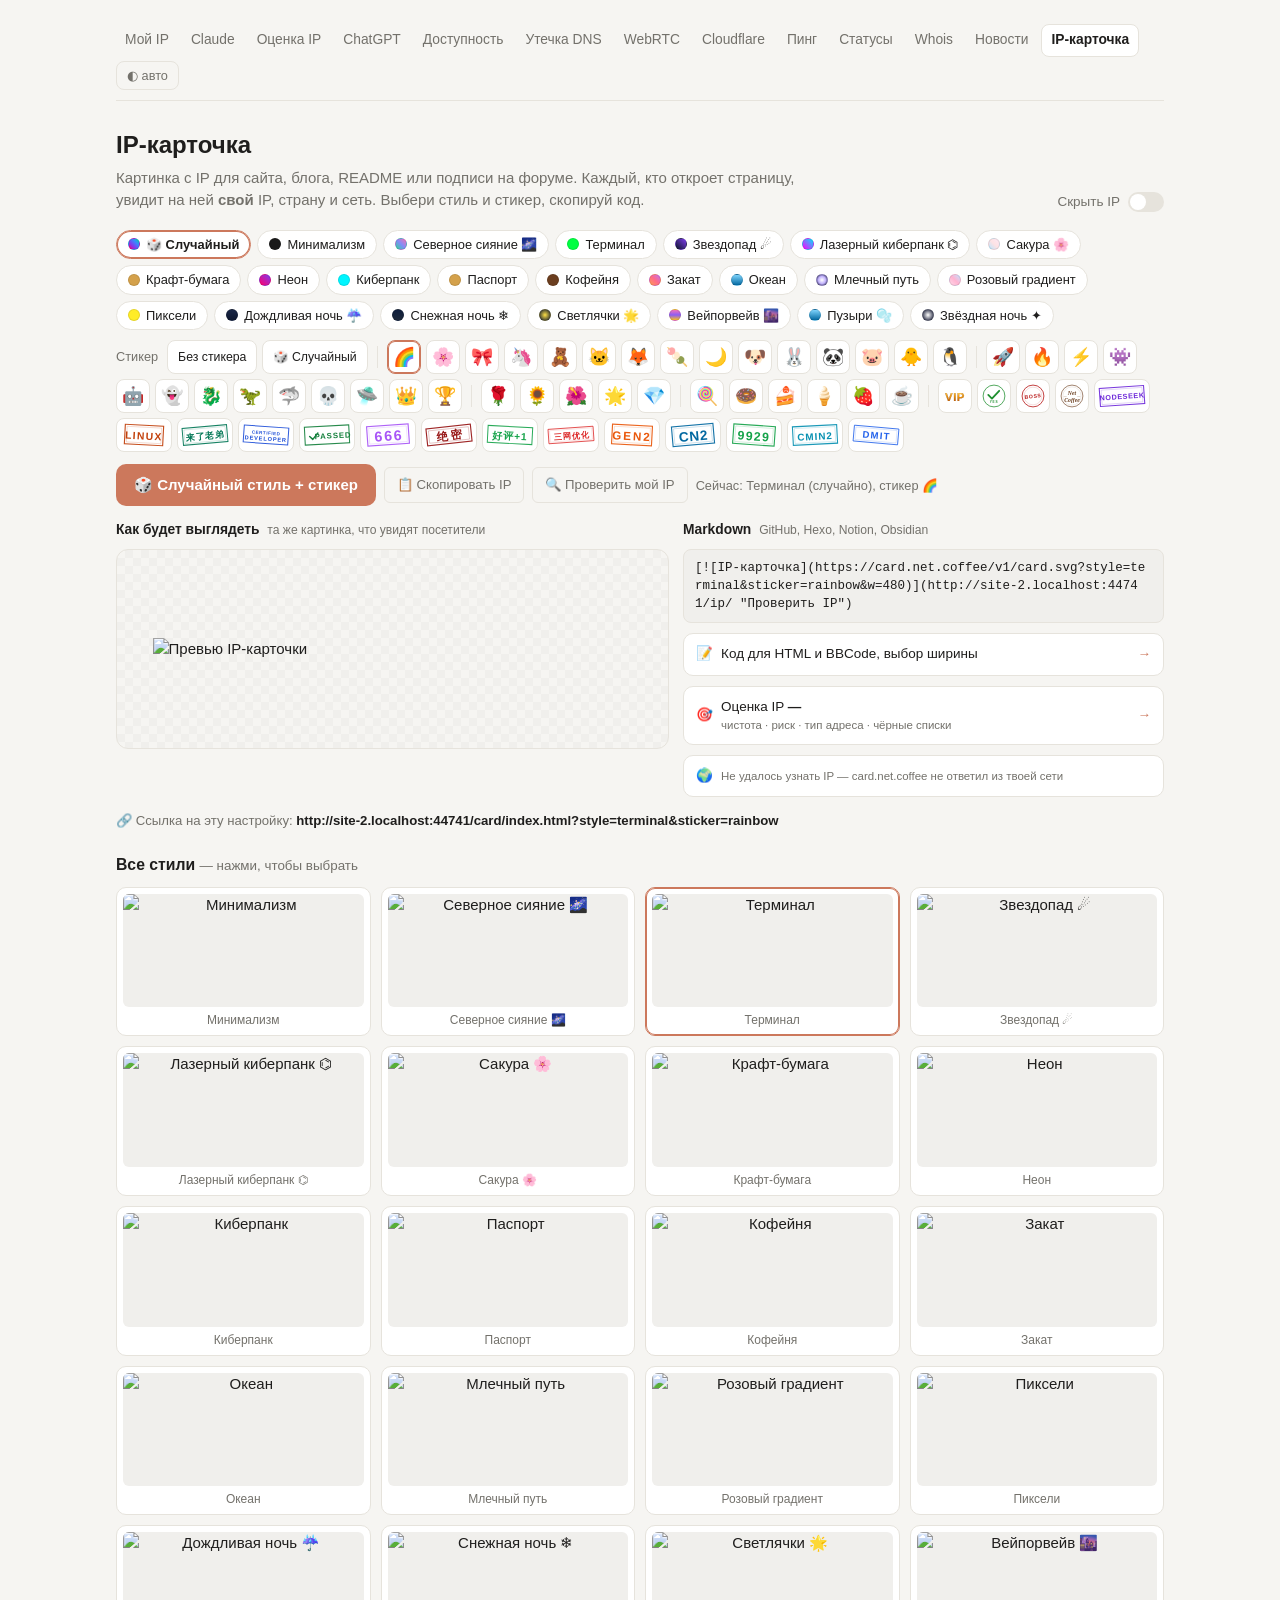
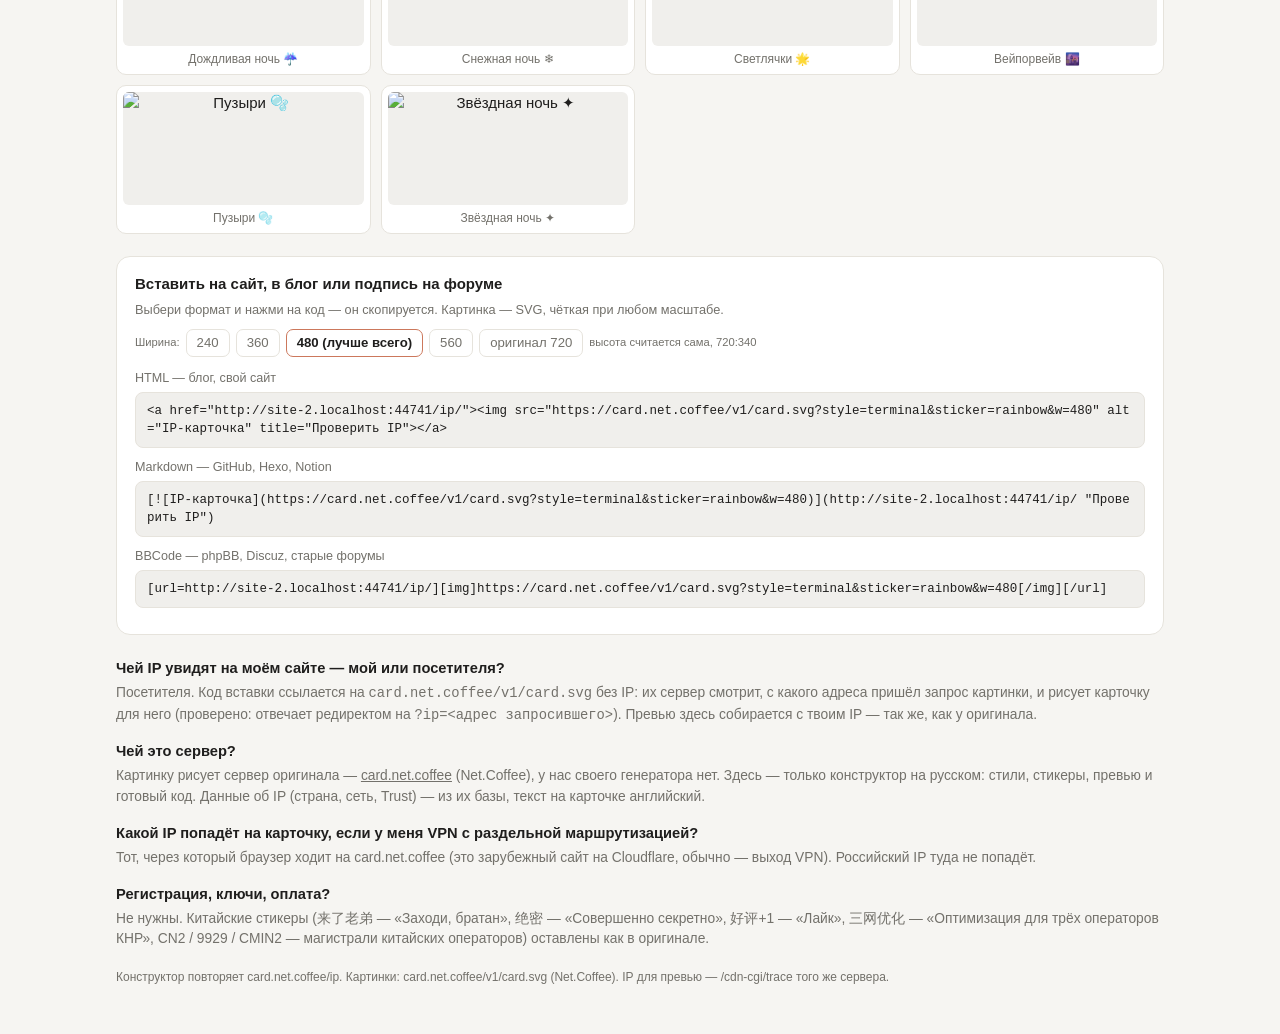
==== card/index.html @ 48718228 "Русская копия ip.net.coffee: все вкладки Co-Authored-By: Claude Opus 5.5 <noreply@anthropic.com>" ====
<!DOCTYPE html>
<html lang="ru">
<head>
<meta charset="UTF-8">
<meta name="viewport" content="width=device-width, initial-scale=1.0">
<meta name="robots" content="noindex, nofollow">
<meta name="theme-color" content="#cc785c">
<title>IP-карточка</title>
<link rel="icon" href="data:image/svg+xml,%3Csvg xmlns='http://www.w3.org/2000/svg' viewBox='0 0 32 32'%3E%3Crect width='32' height='32' rx='8' fill='%23cc785c'/%3E%3Ctext x='16' y='22' font-size='16' text-anchor='middle' fill='white' font-family='Arial' font-weight='700'%3EIP%3C/text%3E%3C/svg%3E">
<link rel="stylesheet" href="../common/site.css">
<script src="../common/site.js"></script>
<style>
.chips{display:flex;flex-wrap:wrap;gap:6px;margin:6px 0 10px}
.chip{display:inline-flex;align-items:center;gap:6px;border:1px solid var(--border);background:var(--card);color:var(--text);border-radius:999px;padding:4px 11px;font:inherit;font-size:.86em;cursor:pointer}
.chip:hover{border-color:var(--accent)}
.chip.active{border-color:var(--accent);box-shadow:0 0 0 1px var(--accent) inset;font-weight:600}
.chip .sdot{width:12px;height:12px;border-radius:50%;flex:0 0 12px;border:1px solid rgba(0,0,0,.1)}
.stickers{display:flex;flex-wrap:wrap;align-items:center;gap:5px;margin-bottom:12px}
.st-label{color:var(--muted);font-size:.85em;margin-right:4px}
.st-sep{width:1px;height:22px;background:var(--border);margin:0 4px}
.st-chip{width:34px;height:34px;display:inline-flex;align-items:center;justify-content:center;border:1px solid var(--border);background:var(--card);border-radius:8px;font-size:18px;cursor:pointer;padding:3px;color:var(--text)}
.st-chip svg{width:100%;height:100%}
.st-chip.rect{width:56px}
.st-chip.word{width:auto;padding:0 10px;font:inherit;font-size:.82em}
.st-chip:hover{border-color:var(--accent)}
.st-chip.active{border-color:var(--accent);box-shadow:0 0 0 1px var(--accent) inset}
.actions{display:flex;flex-wrap:wrap;gap:8px;align-items:center;margin-bottom:14px}
.actions .btn{font-size:.88em;padding:7px 12px;text-decoration:none;display:inline-flex;align-items:center}
.status{color:var(--muted);font-size:.85em}
.stage{display:grid;grid-template-columns:minmax(0,1.15fr) minmax(0,1fr);gap:14px;margin-bottom:22px}
.stage-label{font-weight:600;font-size:.92em;margin-bottom:8px}
.stage-sub{color:var(--muted);font-weight:400;font-size:.88em;margin-left:4px}
.preview-wrap{position:relative;background:repeating-conic-gradient(var(--neutral-bg) 0 25%,transparent 0 50%) 0 0/16px 16px;border:1px solid var(--border);border-radius:12px;padding:14px;display:flex;align-items:center;justify-content:center;min-height:200px}
.preview-wrap img{width:100%;max-width:480px;height:auto;display:block}
.preview-wrap.loading img{opacity:.35}
.preview-wrap.loading:after{content:"Загрузка…";position:absolute;color:var(--muted);font-size:.9em}
.code{display:block;background:var(--neutral-bg);border:1px solid var(--border);border-radius:8px;padding:9px 11px;font:12.5px/1.45 ui-monospace,SFMono-Regular,Menlo,monospace;word-break:break-all;cursor:pointer;color:var(--text)}
.code:hover{border-color:var(--accent)}
.code.copied{border-color:var(--safe);background:var(--safe-bg)}
.side-link{display:flex;align-items:center;gap:8px;margin-top:10px;border:1px solid var(--border);background:var(--card);border-radius:10px;padding:10px 12px;text-decoration:none;color:inherit;font-size:.9em}
.side-link:hover{border-color:var(--accent)}
.side-link .arr{margin-left:auto;color:var(--accent)}
.side-link .sub{display:block;color:var(--muted);font-size:.85em}
.share{grid-column:1/-1;font-size:.88em;color:var(--muted);cursor:pointer;word-break:break-all}
.share b{color:var(--text);font-weight:600}
.share.copied b{color:var(--safe)}
.gallery{display:grid;grid-template-columns:repeat(4,minmax(0,1fr));gap:10px;margin-bottom:22px}
.g-item{border:1px solid var(--border);background:var(--card);border-radius:10px;padding:6px;cursor:pointer;text-align:center;min-width:0}
.g-item:hover{border-color:var(--accent)}
.g-item.active{border-color:var(--accent);box-shadow:0 0 0 1px var(--accent) inset}
.g-item img{width:100%;height:auto;aspect-ratio:720/340;display:block;border-radius:6px;background:var(--neutral-bg)}
.g-item span{display:block;font-size:.8em;color:var(--muted);margin-top:4px}
.embed{background:var(--card);border:1px solid var(--border);border-radius:14px;padding:16px 18px}
.embed-w{display:flex;flex-wrap:wrap;align-items:center;gap:6px;margin:10px 0 12px;font-size:.88em}
.ew-btn{border:1px solid var(--border);background:var(--card);color:var(--muted);border-radius:7px;padding:3px 10px;font:inherit;cursor:pointer}
.ew-btn.active{border-color:var(--accent);color:var(--text);font-weight:600}
.embed-row{margin-bottom:10px}
.embed-label{display:block;color:var(--muted);font-size:.84em;margin-bottom:4px}
.faq{margin-top:22px}
.faq h3{font-size:.98em;margin:14px 0 4px}
.faq p{color:var(--muted);margin:0;font-size:.92em}
#copyToast{position:fixed;left:50%;bottom:24px;transform:translateX(-50%) translateY(20px);background:var(--text);color:var(--bg);padding:8px 16px;border-radius:999px;font-size:.88em;opacity:0;pointer-events:none;transition:.2s}
#copyToast.show{opacity:1;transform:translateX(-50%)}
@media (max-width:860px){.stage{grid-template-columns:1fr}.gallery{grid-template-columns:repeat(3,minmax(0,1fr))}}
@media (max-width:560px){.gallery{grid-template-columns:repeat(2,minmax(0,1fr))}.st-chip{width:30px;height:30px}.st-chip.rect{width:50px}}
</style>
</head>
<body>
<div class="container">
  <nav class="nav" id="nav"></nav>
  <div class="head"><div>
    <h1>IP-карточка</h1>
    <p class="desc">Картинка с IP для сайта, блога, README или подписи на форуме. Каждый, кто откроет страницу, увидит на ней <strong>свой</strong> IP, страну и сеть. Выбери стиль и стикер, скопируй код.</p>
  </div>
  <label class="toggle">Скрыть IP <input type="checkbox" id="ipMaskToggle"><span class="slider"></span></label></div>

  <div class="chips" id="chips"></div>
  <div class="stickers" id="stickers"></div>
  <div class="actions">
    <button class="btn-primary" id="refreshBtn">🎲 Случайный стиль + стикер</button>
    <button class="btn" id="copyBtn">📋 Скопировать IP</button>
    <a class="btn" id="lookupBtn" href="../ip/" target="_blank" rel="noopener">🔍 Проверить мой IP</a>
    <span class="status" id="status">Загрузка…</span>
  </div>

  <div class="stage">
    <div>
      <div class="stage-label">Как будет выглядеть <span class="stage-sub">та же картинка, что увидят посетители</span></div>
      <div class="preview-wrap loading" id="previewWrap"><img id="preview" alt="Превью IP-карточки" decoding="async"></div>
    </div>
    <div>
      <div class="stage-label">Markdown <span class="stage-sub">GitHub, Hexo, Notion, Obsidian</span></div>
      <code class="code" data-format="md"></code>
      <a class="side-link" href="#embedBox"><span>📝</span><span>Код для HTML и BBCode, выбор ширины</span><span class="arr">→</span></a>
      <a class="side-link" id="ipScoreLink" href="../ip/" target="_blank" rel="noopener"><span>🎯</span>
        <span>Оценка IP <b id="ipScoreIp" class="ip-mask-target">—</b><span class="sub">чистота · риск · тип адреса · чёрные списки</span></span><span class="arr">→</span></a>
      <div class="side-link" id="ipInfo" style="cursor:default"><span>🌍</span><span id="ipInfoText" class="small">Определяю, где ты…</span></div>
    </div>
    <div class="share" id="shareLink" title="Нажми, чтобы скопировать">🔗 Ссылка на эту настройку: <b id="shareUrl"></b></div>
  </div>

  <h2 style="font-size:1.05em;margin:0 0 10px">Все стили <span class="small">— нажми, чтобы выбрать</span></h2>
  <div class="gallery" id="gallery"></div>

  <div class="embed" id="embedBox">
    <b>Вставить на сайт, в блог или подпись на форуме</b>
    <div class="small" style="margin-top:4px">Выбери формат и нажми на код — он скопируется. Картинка — SVG, чёткая при любом масштабе.</div>
    <div class="embed-w" id="ewOpts"><span class="small">Ширина:</span>
      <button class="ew-btn" data-w="240">240</button><button class="ew-btn" data-w="360">360</button>
      <button class="ew-btn active" data-w="480">480 (лучше всего)</button><button class="ew-btn" data-w="560">560</button>
      <button class="ew-btn" data-w="0">оригинал 720</button>
      <span class="small">высота считается сама, 720:340</span></div>
    <div class="embed-row"><span class="embed-label">HTML — блог, свой сайт</span><code class="code" data-format="html"></code></div>
    <div class="embed-row"><span class="embed-label">Markdown — GitHub, Hexo, Notion</span><code class="code" data-format="md"></code></div>
    <div class="embed-row"><span class="embed-label">BBCode — phpBB, Discuz, старые форумы</span><code class="code" data-format="bb"></code></div>
  </div>

  <div class="faq">
    <h3>Чей IP увидят на моём сайте — мой или посетителя?</h3>
    <p>Посетителя. Код вставки ссылается на <code>card.net.coffee/v1/card.svg</code> без IP: их сервер смотрит, с какого адреса пришёл запрос картинки, и рисует карточку для него (проверено: отвечает редиректом на <code>?ip=&lt;адрес запросившего&gt;</code>). Превью здесь собирается с твоим IP — так же, как у оригинала.</p>
    <h3>Чей это сервер?</h3>
    <p>Картинку рисует сервер оригинала — <a href="https://card.net.coffee/ip/" target="_blank" rel="noopener">card.net.coffee</a> (Net.Coffee), у нас своего генератора нет. Здесь — только конструктор на русском: стили, стикеры, превью и готовый код. Данные об IP (страна, сеть, Trust) — из их базы, текст на карточке английский.</p>
    <h3>Какой IP попадёт на карточку, если у меня VPN с раздельной маршрутизацией?</h3>
    <p>Тот, через который браузер ходит на card.net.coffee (это зарубежный сайт на Cloudflare, обычно — выход VPN). Российский IP туда не попадёт.</p>
    <h3>Регистрация, ключи, оплата?</h3>
    <p>Не нужны. Китайские стикеры (来了老弟 — «Заходи, братан», 绝密 — «Совершенно секретно», 好评+1 — «Лайк», 三网优化 — «Оптимизация для трёх операторов КНР», CN2 / 9929 / CMIN2 — магистрали китайских операторов) оставлены как в оригинале.</p>
  </div>
  <div class="foot">Конструктор повторяет card.net.coffee/ip. Картинки: card.net.coffee/v1/card.svg (Net.Coffee). IP для превью — /cdn-cgi/trace того же сервера.</div>
</div>
<div id="copyToast">✓ Скопировано</div>

<script>
// ===== Стили — тот же реестр id, что у оригинала (сервер понимает только их) =====
const STYLES = [
  { id: 'random', name: '🎲 Случайный', dot: 'linear-gradient(45deg,#ff006e,#8338ec,#3a86ff,#06d6a0)' },
  { id: 'minimal', name: 'Минимализм', dot: '#1a1a1a' },
  { id: 'aurora', name: 'Северное сияние 🌌', dot: 'linear-gradient(45deg,#34d399,#818cf8,#f472b6)' },
  { id: 'terminal', name: 'Терминал', dot: '#00ff41' },
  { id: 'meteor', name: 'Звездопад ☄', dot: 'linear-gradient(45deg,#0f172a,#7c3aed)' },
  { id: 'laser', name: 'Лазерный киберпанк ⌬', dot: 'linear-gradient(45deg,#ff00ff,#00e5ff)' },
  { id: 'anime-sky', name: 'Сакура 🌸', dot: 'linear-gradient(45deg,#bae6fd,#fde2e4,#fce7f3)' },
  { id: 'paper', name: 'Крафт-бумага', dot: '#d4a14b' },
  { id: 'neon', name: 'Неон', dot: 'linear-gradient(45deg,#ff006e,#8338ec)' },
  { id: 'cyber', name: 'Киберпанк', dot: '#00f5ff' },
  { id: 'passport', name: 'Паспорт', dot: '#d4a14b' },
  { id: 'cafe', name: 'Кофейня', dot: '#6b3e1f' },
  { id: 'sunset', name: 'Закат', dot: 'linear-gradient(45deg,#ff9a56,#ff6a88,#c471ed)' },
  { id: 'ocean', name: 'Океан', dot: 'linear-gradient(180deg,#7dd3fc,#0369a1)' },
  { id: 'galaxy', name: 'Млечный путь', dot: 'radial-gradient(circle,#fff,#c4b5fd,#1e1b4b)' },
  { id: 'anime-pink', name: 'Розовый градиент', dot: 'linear-gradient(45deg,#ffd6e8,#ffb3d1,#c5e1ff)' },
  { id: 'pixel', name: 'Пиксели', dot: '#ffec27' },
  { id: 'rainy', name: 'Дождливая ночь ☔', dot: 'linear-gradient(180deg,#1a2747,#0f1830)' },
  { id: 'snowy', name: 'Снежная ночь ❄', dot: 'linear-gradient(180deg,#0f1e3d,#1e293b)' },
  { id: 'firefly', name: 'Светлячки 🌟', dot: 'radial-gradient(circle,#fde047,#0f172a)' },
  { id: 'vapor', name: 'Вейпорвейв 🌆', dot: 'linear-gradient(180deg,#f472b6,#8b5cf6,#fbbf24)' },
  { id: 'bubble', name: 'Пузыри 🫧', dot: 'linear-gradient(180deg,#7dd3fc,#0369a1)' },
  { id: 'starry', name: 'Звёздная ночь ✦', dot: 'radial-gradient(circle,#fff,#0a0f2a)' },
];

// ===== Стикеры — те же id и те же SVG-печати, что у оригинала =====
// SVG печатей скопированы из оригинала без изменений: id и вид совпадают с тем, что рисует их сервер
const STAMP_VIP =
  '<svg xmlns="http://www.w3.org/2000/svg" viewBox="0 0 100 100">' +
  '<defs>' +
    '<linearGradient id="vipGold" x1="0" y1="0" x2="0" y2="1">' +
      '<stop offset="0%" stop-color="#fde68a"/>' +
      '<stop offset="45%" stop-color="#f59e0b"/>' +
      '<stop offset="100%" stop-color="#b45309"/>' +
    '</linearGradient>' +
  '</defs>' +
  '<text x="50" y="68" text-anchor="middle" fill="url(#vipGold)" stroke="#78350f" stroke-width="0.8" font-weight="900" font-size="44" font-family="\'Arial Black\',\'Helvetica Neue\',\'Franklin Gothic Heavy\',Impact,sans-serif" letter-spacing="2">VIP</text>' +
  '</svg>';
const STAMP_OK =
  '<svg xmlns="http://www.w3.org/2000/svg" viewBox="0 0 100 100">' +
  '<circle cx="50" cy="50" r="42" fill="none" stroke="#1f8f2f" stroke-width="3.2" opacity="0.92"/>' +
  '<path d="M 28 46 L 42 60 L 70 30" fill="none" stroke="#1f8f2f" stroke-width="7" stroke-linecap="round" stroke-linejoin="round"/>' +
  '<text x="50" y="78" text-anchor="middle" fill="#1f8f2f" font-weight="900" font-size="12" font-family="Arial,sans-serif" letter-spacing="3">YES</text>' +
  '</svg>';
const STAMP_COFFEE =
  '<svg xmlns="http://www.w3.org/2000/svg" viewBox="0 0 100 100">' +
  '<circle cx="50" cy="50" r="42" fill="none" stroke="#6b3e1f" stroke-width="2.8" opacity="0.88"/>' +
  '<circle cx="50" cy="50" r="35" fill="none" stroke="#6b3e1f" stroke-width="0.8" opacity="0.5"/>' +
  '<text x="50" y="46" text-anchor="middle" fill="#6b3e1f" font-style="italic" font-weight="700" font-size="22" font-family="\'Pacifico\',\'Brush Script MT\',\'Kaushan Script\',\'Lucida Handwriting\',\'Caveat\',cursive">Net</text>' +
  '<text x="50" y="72" text-anchor="middle" fill="#6b3e1f" font-style="italic" font-weight="700" font-size="22" font-family="\'Pacifico\',\'Brush Script MT\',\'Kaushan Script\',\'Lucida Handwriting\',\'Caveat\',cursive">Coffee</text>' +
  '<path d="M 18 52 L 30 52 M 70 52 L 82 52" stroke="#6b3e1f" stroke-width="1.2" opacity="0.6"/>' +
  '</svg>';

const STAMP_BOSS =
  '<svg xmlns="http://www.w3.org/2000/svg" viewBox="0 0 100 100">' +
  '<circle cx="50" cy="50" r="42" fill="none" stroke="#b91c1c" stroke-width="3.5" opacity="0.92"/>' +
  '<circle cx="50" cy="50" r="34" fill="none" stroke="#b91c1c" stroke-width="1" opacity="0.55"/>' +
  '<text x="50" y="58" text-anchor="middle" fill="#b91c1c" font-weight="900" font-size="20" font-family="Impact,Oswald,sans-serif" letter-spacing="2" transform="rotate(-6 50 50)">BOSS</text>' +
  '</svg>';

const STAMP_NODESEEK =
  '<svg xmlns="http://www.w3.org/2000/svg" viewBox="0 0 160 80">' +
  '<rect x="6" y="10" width="148" height="60" fill="none" stroke="#6d28d9" stroke-width="3.5" transform="rotate(-4 80 40)" opacity="0.92"/>' +
  '<rect x="12" y="16" width="136" height="48" fill="none" stroke="#6d28d9" stroke-width="1" transform="rotate(-4 80 40)" opacity="0.6"/>' +
  '<text x="80" y="50" text-anchor="middle" fill="#6d28d9" font-weight="900" font-size="24" font-family="Impact,Oswald,sans-serif" letter-spacing="2" transform="rotate(-4 80 40)">NODESEEK</text>' +
  '</svg>';

const STAMP_LINUX =
  '<svg xmlns="http://www.w3.org/2000/svg" viewBox="0 0 130 80">' +
  '<rect x="6" y="10" width="118" height="60" fill="none" stroke="#c2410c" stroke-width="3.5" transform="rotate(3 65 40)" opacity="0.92"/>' +
  '<rect x="12" y="16" width="106" height="48" fill="none" stroke="#c2410c" stroke-width="1" transform="rotate(3 65 40)" opacity="0.55"/>' +
  '<text x="65" y="54" text-anchor="middle" fill="#c2410c" font-weight="900" font-size="32" font-family="Impact,Oswald,sans-serif" letter-spacing="4" transform="rotate(3 65 40)">LINUX</text>' +
  '</svg>';

const STAMP_CODER =
  '<svg xmlns="http://www.w3.org/2000/svg" viewBox="0 0 170 80">' +
  '<rect x="6" y="10" width="158" height="60" fill="none" stroke="#047857" stroke-width="3.5" transform="rotate(-5 85 40)" opacity="0.92"/>' +
  '<rect x="12" y="16" width="146" height="48" fill="none" stroke="#047857" stroke-width="1" transform="rotate(-5 85 40)" opacity="0.55"/>' +
  '<text x="85" y="55" text-anchor="middle" fill="#047857" font-weight="900" font-size="32" font-family="\'PingFang SC\',\'Microsoft YaHei\',\'Heiti SC\',\'Noto Sans CJK SC\',\'Source Han Sans CN\',sans-serif" letter-spacing="2" transform="rotate(-5 85 40)">来了老弟</text>' +
  '</svg>';

const STAMP_DEVELOPER =
  '<svg xmlns="http://www.w3.org/2000/svg" viewBox="0 0 170 80">' +
  '<rect x="6" y="10" width="158" height="60" fill="none" stroke="#1d4ed8" stroke-width="3.5" transform="rotate(4 85 40)" opacity="0.92"/>' +
  '<text x="85" y="38" text-anchor="middle" fill="#1d4ed8" font-weight="900" font-size="16" font-family="Impact,Oswald,sans-serif" letter-spacing="2" transform="rotate(4 85 40)">CERTIFIED</text>' +
  '<text x="85" y="60" text-anchor="middle" fill="#1d4ed8" font-weight="900" font-size="20" font-family="Impact,Oswald,sans-serif" letter-spacing="3" transform="rotate(4 85 40)">DEVELOPER</text>' +
  '</svg>';

const STAMP_PASSED =
  '<svg xmlns="http://www.w3.org/2000/svg" viewBox="0 0 160 80">' +
  '<rect x="6" y="10" width="148" height="60" fill="none" stroke="#15803d" stroke-width="3.5" transform="rotate(-3 80 40)" opacity="0.92"/>' +
  '<path d="M 22 42 L 32 52 L 50 32" fill="none" stroke="#15803d" stroke-width="5" stroke-linecap="round" stroke-linejoin="round" transform="rotate(-3 80 40)"/>' +
  '<text x="100" y="52" text-anchor="middle" fill="#15803d" font-weight="900" font-size="26" font-family="Impact,Oswald,sans-serif" letter-spacing="3" transform="rotate(-3 80 40)">PASSED</text>' +
  '</svg>';

const STAMP_666 =
  '<svg xmlns="http://www.w3.org/2000/svg" viewBox="0 0 140 80">' +
  '<rect x="6" y="10" width="128" height="60" fill="none" stroke="#a855f7" stroke-width="3.5" transform="rotate(-4 70 40)" opacity="0.92"/>' +
  '<rect x="12" y="16" width="116" height="48" fill="none" stroke="#a855f7" stroke-width="1" transform="rotate(-4 70 40)" opacity="0.5"/>' +
  '<text x="70" y="58" text-anchor="middle" textLength="84" lengthAdjust="spacing" fill="#a855f7" font-weight="900" font-size="44" font-family="Impact,Oswald,sans-serif" transform="rotate(-4 70 40)">666</text>' +
  '</svg>';

const STAMP_SECRET =
  '<svg xmlns="http://www.w3.org/2000/svg" viewBox="0 0 170 80">' +
  '<rect x="6" y="10" width="158" height="60" fill="none" stroke="#991b1b" stroke-width="4" transform="rotate(-6 85 40)" opacity="0.95"/>' +
  '<rect x="14" y="18" width="142" height="44" fill="none" stroke="#991b1b" stroke-width="1.4" transform="rotate(-6 85 40)" opacity="0.6"/>' +
  '<text x="85" y="56" text-anchor="middle" textLength="88" lengthAdjust="spacing" fill="#991b1b" font-weight="900" font-size="40" font-family="\'STKaiti\',\'KaiTi\',\'Kaiti SC\',\'华文楷体\',\'楷体\',cursive" transform="rotate(-6 85 40)">绝密</text>' +
  '</svg>';

const STAMP_GOOD =
  '<svg xmlns="http://www.w3.org/2000/svg" viewBox="0 0 170 80">' +
  '<rect x="6" y="10" width="158" height="60" fill="none" stroke="#16a34a" stroke-width="3.5" transform="rotate(3 85 40)" opacity="0.92"/>' +
  '<text x="85" y="56" text-anchor="middle" fill="#16a34a" font-weight="900" font-size="36" font-family="\'PingFang SC\',\'Microsoft YaHei\',\'Heiti SC\',\'Noto Sans CJK SC\',\'Source Han Sans CN\',sans-serif" letter-spacing="3" transform="rotate(3 85 40)">好评+1</text>' +
  '</svg>';

const STAMP_3NET =
  '<svg xmlns="http://www.w3.org/2000/svg" viewBox="0 0 200 80">' +
  '<rect x="6" y="10" width="188" height="60" fill="none" stroke="#dc2626" stroke-width="3.5" transform="rotate(-4 100 40)" opacity="0.92"/>' +
  '<rect x="12" y="16" width="176" height="48" fill="none" stroke="#dc2626" stroke-width="1" transform="rotate(-4 100 40)" opacity="0.55"/>' +
  '<text x="100" y="55" text-anchor="middle" textLength="148" lengthAdjust="spacing" fill="#dc2626" font-weight="900" font-size="34" font-family="\'PingFang SC\',\'Microsoft YaHei\',\'Heiti SC\',\'Noto Sans CJK SC\',\'Source Han Sans CN\',sans-serif" transform="rotate(-4 100 40)">三网优化</text>' +
  '</svg>';

const STAMP_GEN2 =
  '<svg xmlns="http://www.w3.org/2000/svg" viewBox="0 0 135 80">' +
  '<rect x="6" y="10" width="123" height="60" fill="none" stroke="#ea580c" stroke-width="3.5" transform="rotate(3 67.5 40)" opacity="0.92"/>' +
  '<rect x="12" y="16" width="111" height="48" fill="none" stroke="#ea580c" stroke-width="1" transform="rotate(3 67.5 40)" opacity="0.55"/>' +
  '<text x="67.5" y="56" text-anchor="middle" fill="#ea580c" font-weight="900" font-size="36" font-family="Impact,Oswald,sans-serif" letter-spacing="6" transform="rotate(3 67.5 40)">GEN2</text>' +
  '</svg>';

const STAMP_CN2 =
  '<svg xmlns="http://www.w3.org/2000/svg" viewBox="0 0 140 80">' +
  '<rect x="6" y="10" width="128" height="60" fill="none" stroke="#0369a1" stroke-width="3.5" transform="rotate(-5 70 40)" opacity="0.92"/>' +
  '<rect x="12" y="16" width="116" height="48" fill="none" stroke="#0369a1" stroke-width="1" transform="rotate(-5 70 40)" opacity="0.55"/>' +
  '<text x="70" y="58" text-anchor="middle" textLength="88" lengthAdjust="spacing" fill="#0369a1" font-weight="900" font-size="42" font-family="Impact,Oswald,sans-serif" transform="rotate(-5 70 40)">CN2</text>' +
  '</svg>';

const STAMP_9929 =
  '<svg xmlns="http://www.w3.org/2000/svg" viewBox="0 0 140 80">' +
  '<rect x="6" y="10" width="128" height="60" fill="none" stroke="#16a34a" stroke-width="3.5" transform="rotate(4 70 40)" opacity="0.92"/>' +
  '<rect x="12" y="16" width="116" height="48" fill="none" stroke="#16a34a" stroke-width="1" transform="rotate(4 70 40)" opacity="0.55"/>' +
  '<text x="70" y="57" text-anchor="middle" fill="#16a34a" font-weight="900" font-size="38" font-family="Impact,Oswald,sans-serif" letter-spacing="4" transform="rotate(4 70 40)">9929</text>' +
  '</svg>';

const STAMP_CMIN2 =
  '<svg xmlns="http://www.w3.org/2000/svg" viewBox="0 0 155 80">' +
  '<rect x="6" y="10" width="143" height="60" fill="none" stroke="#0891b2" stroke-width="3.5" transform="rotate(-3 77.5 40)" opacity="0.92"/>' +
  '<rect x="12" y="16" width="131" height="48" fill="none" stroke="#0891b2" stroke-width="1" transform="rotate(-3 77.5 40)" opacity="0.55"/>' +
  '<text x="77.5" y="56" text-anchor="middle" fill="#0891b2" font-weight="900" font-size="32" font-family="Impact,Oswald,sans-serif" letter-spacing="3" transform="rotate(-3 77.5 40)">CMIN2</text>' +
  '</svg>';

const STAMP_DMIT =
  '<svg xmlns="http://www.w3.org/2000/svg" viewBox="0 0 170 72">' +
  '<rect x="6" y="8" width="158" height="56" fill="none" stroke="#2563eb" stroke-width="3.2" transform="rotate(5 85 36)" opacity="0.92"/>' +
  '<rect x="12" y="14" width="146" height="44" fill="none" stroke="#2563eb" stroke-width="1" transform="rotate(5 85 36)" opacity="0.55"/>' +
  '<text x="85" y="49" text-anchor="middle" textLength="96" lengthAdjust="spacing" fill="#2563eb" font-weight="900" font-size="34" font-family="Impact,Oswald,sans-serif" transform="rotate(5 85 36)">DMIT</text>' +
  '</svg>';
const STICKERS = [
  { id: 'none', kind: 'none', label: 'Без стикера' },
  { id: 'random', kind: 'random', label: '🎲 Случайный' },
  ...[['rainbow','🌈'],['sakura','🌸'],['bow','🎀'],['unicorn','🦄'],['bear','🧸'],['cat','🐱'],['fox','🦊'],['dango','🍡'],['moon','🌙'],['dog','🐶'],['rabbit','🐰'],['panda','🐼'],['pig','🐷'],['chick','🐥'],['penguin','🐧']].map(([id, ch]) => ({ id, kind: 'emoji', ch, cat: 'милые' })),
  ...[['rocket','🚀'],['fire','🔥'],['light','⚡'],['alien','👾'],['robot','🤖'],['ghost','👻'],['dragon','🐉'],['dino','🦖'],['shark','🦈'],['skull','💀'],['ufo','🛸'],['crown','👑'],['trophy','🏆']].map(([id, ch]) => ({ id, kind: 'emoji', ch, cat: 'крутые' })),
  ...[['rose','🌹'],['sunflower','🌻'],['hibiscus','🌺'],['sparkle','🌟'],['gem','💎']].map(([id, ch]) => ({ id, kind: 'emoji', ch, cat: 'красивые' })),
  ...[['lollipop','🍭'],['donut','🍩'],['cake','🍰'],['icecream','🍦'],['strawberry','🍓'],['coffee','☕']].map(([id, ch]) => ({ id, kind: 'emoji', ch, cat: 'вкусные' })),
  { id: 'st-vip', kind: 'svg', svg: STAMP_VIP, cat: 'печати', shape: 'circle', label: 'VIP' },
  { id: 'st-ok', kind: 'svg', svg: STAMP_OK, cat: 'печати', shape: 'circle', label: 'YES' },
  { id: 'st-boss', kind: 'svg', svg: STAMP_BOSS, cat: 'печати', shape: 'circle', label: 'BOSS' },
  { id: 'st-cof', kind: 'svg', svg: STAMP_COFFEE, cat: 'печати', shape: 'circle', label: 'Net Coffee' },
  { id: 'st-ns', kind: 'svg', svg: STAMP_NODESEEK, cat: 'печати', shape: 'rect', label: 'NODESEEK' },
  { id: 'st-lnx', kind: 'svg', svg: STAMP_LINUX, cat: 'печати', shape: 'rect', label: 'LINUX' },
  { id: 'st-code', kind: 'svg', svg: STAMP_CODER, cat: 'печати', shape: 'rect', label: '来了老弟 — «Заходи, братан»' },
  { id: 'st-dev', kind: 'svg', svg: STAMP_DEVELOPER, cat: 'печати', shape: 'rect', label: 'CERTIFIED DEVELOPER' },
  { id: 'st-pass', kind: 'svg', svg: STAMP_PASSED, cat: 'печати', shape: 'rect', label: 'PASSED' },
  { id: 'st-666', kind: 'svg', svg: STAMP_666, cat: 'печати', shape: 'rect', label: '666' },
  { id: 'st-secret', kind: 'svg', svg: STAMP_SECRET, cat: 'печати', shape: 'rect', label: '绝密 — «Совершенно секретно»' },
  { id: 'st-good', kind: 'svg', svg: STAMP_GOOD, cat: 'печати', shape: 'rect', label: '好评+1 — «Лайк»' },
  { id: 'st-3net', kind: 'svg', svg: STAMP_3NET, cat: 'печати', shape: 'rect', label: '三网优化 — «Оптимизация для трёх операторов»' },
  { id: 'st-gen2', kind: 'svg', svg: STAMP_GEN2, cat: 'печати', shape: 'rect', label: 'GEN2' },
  { id: 'st-cn2', kind: 'svg', svg: STAMP_CN2, cat: 'печати', shape: 'rect', label: 'CN2 — магистраль China Telecom' },
  { id: 'st-9929', kind: 'svg', svg: STAMP_9929, cat: 'печати', shape: 'rect', label: '9929 — магистраль China Unicom' },
  { id: 'st-cmin2', kind: 'svg', svg: STAMP_CMIN2, cat: 'печати', shape: 'rect', label: 'CMIN2 — магистраль China Mobile' },
  { id: 'st-dmit', kind: 'svg', svg: STAMP_DMIT, cat: 'печати', shape: 'rect', label: 'DMIT' },
];
const stickerById = id => STICKERS.find(s => s.id === id) || STICKERS[0];
const pick = a => a[Math.floor(Math.random() * a.length)];
const realStyles = () => STYLES.filter(s => s.id !== 'random');
const realStickers = () => STICKERS.filter(s => s.kind === 'emoji' || s.kind === 'svg');

// ===== Состояние =====
const CARD = 'https://card.net.coffee';
const VER = '1'; // тот же токен версии, что у оригинала (кэш их CDN)
const LS_STYLE = 'cardStyleV1', LS_STICKER = 'cardStickerV1';
function lsGet(k) { try { return localStorage.getItem(k); } catch { return null; } }
function lsSet(k, v) { try { localStorage.setItem(k, v); } catch {} }
const state = {
  ip: null, data: null,
  styleId: lsGet(LS_STYLE) || 'random', activeStyleId: 'minimal',
  stickerId: lsGet(LS_STICKER) || 'rainbow', activeStickerId: 'none',
  embedW: 480,
};
const $ = id => document.getElementById(id);

// ===== IP =====
// Оригинал спрашивает свой /api/me. У нас — /cdn-cgi/trace того же card.net.coffee (CORS открыт):
// это ровно тот адрес, с которым их сервер нарисует карточку.
async function loadIP() {
  try { const t = await trace(CARD + '/cdn-cgi/trace', 6000); if (t.ip) return t.ip; } catch {}
  try { const t = await trace('https://1.1.1.1/cdn-cgi/trace', 5000); if (t.ip) return t.ip; } catch {}
  return null;
}
async function loadData(ip) {
  try {
    const c = JSON.parse(sessionStorage.getItem('ipcard_' + ip) || 'null');
    if (c && Date.now() - c.t < 30 * 60e3) return c.d;
  } catch {}
  const r = await fetch(`${CARD}/api/ip/lookup/${encodeURIComponent(ip)}`, { signal: AbortSignal.timeout(10000) });
  if (!r.ok) return null;
  const d = await r.json();
  try { sessionStorage.setItem('ipcard_' + ip, JSON.stringify({ t: Date.now(), d })); } catch {}
  return d;
}

// ===== Рендер =====
function renderCard() {
  const styleObj = state.styleId === 'random' ? pick(realStyles()) : (STYLES.find(s => s.id === state.styleId) || STYLES[1]);
  state.activeStyleId = styleObj.id;
  let stk = stickerById(state.stickerId);
  if (stk.kind === 'random') stk = pick(realStickers());
  state.activeStickerId = stk.id;
  document.querySelectorAll('.chip').forEach(c => c.classList.toggle('active', c.dataset.style === state.styleId));
  document.querySelectorAll('.g-item').forEach(c => c.classList.toggle('active', c.dataset.style === state.activeStyleId));
  document.querySelectorAll('.st-chip').forEach(c => c.classList.toggle('active', c.dataset.stickerId === state.stickerId));
  const nm = styleObj.name.replace(/[^\p{L}\p{N} -]/gu, '').trim();
  const sn = stk.kind === 'none' ? 'без стикера' : 'стикер ' + (stk.ch || stk.label.split(' — ')[0]);
  $('status').textContent = `Сейчас: ${nm}${state.styleId === 'random' ? ' (случайно)' : ''}, ${sn}${state.stickerId === 'random' ? ' (случайно)' : ''}`;
  updateEmbedCode();
  updatePreview();
}
function cardQS(withIp, w) {
  const qs = new URLSearchParams();
  if (withIp && state.ip) qs.set('ip', state.ip);
  if (state.activeStyleId && state.activeStyleId !== 'random') qs.set('style', state.activeStyleId);
  if (state.activeStickerId && !['none', 'random'].includes(state.activeStickerId)) qs.set('sticker', state.activeStickerId);
  if (w) qs.set('w', w);
  return qs;
}
function updatePreview() {
  const img = $('preview'), wrap = $('previewWrap');
  if (!state.ip) return;
  const qs = cardQS(true); qs.set('v', VER);
  const url = `${CARD}/v1/card.svg?${qs}`;
  if (img.dataset.lastUrl === url) return;
  img.dataset.lastUrl = url;
  wrap.classList.add('loading');
  img.onload = img.onerror = () => wrap.classList.remove('loading');
  img.src = url;
}
function absUrl(p) { return new URL(p, location.href).href; }
function updateEmbedCode() {
  // Как у оригинала: в коде вставки нет IP — сервер подставит IP того, кто открыл страницу
  const imgQs = cardQS(false, state.embedW && state.embedW !== 720 ? state.embedW : 0).toString();
  const imgUrl = `${CARD}/v1/card.svg${imgQs ? '?' + imgQs : ''}`;
  const linkUrl = absUrl(ROOT + 'ip/'); // ссылка с картинки ведёт на нашу «Оценку IP» (у оригинала — на их /ip/)
  const snippets = {
    html: `<a href="${linkUrl}"><img src="${imgUrl}" alt="IP-карточка" title="Проверить IP"></a>`,
    md: `[![IP-карточка](${imgUrl})](${linkUrl} "Проверить IP")`,
    bb: `[url=${linkUrl}][img]${imgUrl}[/img][/url]`,
  };
  Object.entries(snippets).forEach(([fmt, text]) => document.querySelectorAll(`code[data-format="${fmt}"]`).forEach(el => {
    el.textContent = text; el.title = 'Нажми, чтобы скопировать';
    if (!el._wired) { el._wired = true; el.addEventListener('click', () => copyText(el.textContent, el)); }
  }));
  const pq = new URLSearchParams();
  if (state.activeStyleId) pq.set('style', state.activeStyleId);
  if (state.activeStickerId && state.activeStickerId !== 'random') pq.set('sticker', state.activeStickerId);
  const u = new URL(location.href); u.search = pq.toString(); u.hash = '';
  $('shareUrl').textContent = u.href;
}
let toastT = null;
function copyText(text, el) {
  const done = () => {
    if (el) { el.classList.add('copied'); setTimeout(() => el.classList.remove('copied'), 800); }
    const t = $('copyToast'); t.classList.add('show'); clearTimeout(toastT); toastT = setTimeout(() => t.classList.remove('show'), 1400);
  };
  const fallback = () => {
    try { const ta = document.createElement('textarea'); ta.value = text; ta.style.position = 'fixed'; ta.style.opacity = '0';
      document.body.appendChild(ta); ta.select(); document.execCommand('copy'); ta.remove(); done(); } catch {}
  };
  if (navigator.clipboard?.writeText) navigator.clipboard.writeText(text).then(done).catch(fallback); else fallback();
}

// ===== UI =====
function buildChips() {
  $('chips').innerHTML = STYLES.map(s => `<button class="chip" data-style="${s.id}"><span class="sdot" style="background:${s.dot}"></span>${esc(s.name)}</button>`).join('');
  $('chips').addEventListener('click', e => { const b = e.target.closest('.chip'); if (!b) return; state.styleId = b.dataset.style; lsSet(LS_STYLE, state.styleId); renderCard(); });
}
function buildStickers() {
  let html = '<span class="st-label">Стикер</span>';
  html += STICKERS.filter(s => s.kind === 'none' || s.kind === 'random').map(s => `<button class="st-chip word" data-sticker-id="${s.id}">${s.label}</button>`).join('');
  ['милые', 'крутые', 'красивые', 'вкусные', 'печати'].forEach(cat => {
    html += '<span class="st-sep"></span>';
    html += STICKERS.filter(s => s.cat === cat).map(s => `<button class="st-chip${s.shape === 'rect' ? ' rect' : ''}" data-sticker-id="${s.id}" title="${esc(s.label || s.ch)}">${s.kind === 'emoji' ? s.ch : s.svg}</button>`).join('');
  });
  $('stickers').innerHTML = html;
  $('stickers').addEventListener('click', e => { const b = e.target.closest('.st-chip'); if (!b) return; state.stickerId = b.dataset.stickerId; lsSet(LS_STICKER, state.stickerId); renderCard(); });
}
// Галерея: у оригинала — CSS-заглушки с 1.2.3.4; у нас — настоящие миниатюры с твоим IP с того же сервера
function buildGallery() {
  $('gallery').innerHTML = realStyles().map(s => `<div class="g-item" data-style="${s.id}"><img alt="${esc(s.name)}" loading="lazy" decoding="async"><span>${esc(s.name)}</span></div>`).join('');
  $('gallery').addEventListener('click', e => {
    const p = e.target.closest('.g-item'); if (!p) return;
    state.styleId = p.dataset.style; lsSet(LS_STYLE, state.styleId); renderCard();
    $('previewWrap').scrollIntoView({ behavior: 'smooth', block: 'center' });
  });
}
function fillGallery() {
  if (!state.ip) return;
  document.querySelectorAll('.g-item').forEach(it => {
    it.querySelector('img').src = `${CARD}/v1/card.svg?ip=${encodeURIComponent(state.ip)}&style=${it.dataset.style}&w=240&v=${VER}`;
  });
}
function wireActions() {
  $('refreshBtn').addEventListener('click', () => {
    const ps = state.activeStyleId, pk = state.activeStickerId;
    state.styleId = pick(realStyles().filter(s => s.id !== ps)).id;
    state.stickerId = pick(realStickers().filter(s => s.id !== pk)).id;
    lsSet(LS_STYLE, state.styleId);
    renderCard();
  });
  $('copyBtn').addEventListener('click', () => { if (!state.ip) return; copyText(state.ip); $('copyBtn').textContent = '✓ Скопировано'; setTimeout(() => $('copyBtn').textContent = '📋 Скопировать IP', 1500); });
  $('ewOpts').addEventListener('click', e => {
    const b = e.target.closest('.ew-btn'); if (!b) return;
    state.embedW = parseInt(b.dataset.w, 10) || 0;
    $('ewOpts').querySelectorAll('.ew-btn').forEach(x => x.classList.toggle('active', x === b));
    updateEmbedCode();
  });
  $('shareLink').addEventListener('click', () => copyText($('shareUrl').textContent, $('shareLink')));
}

async function init() {
  const p = new URLSearchParams(location.search);
  if (STYLES.some(s => s.id === p.get('style'))) state.styleId = p.get('style');
  if (STICKERS.some(s => s.id === p.get('sticker'))) state.stickerId = p.get('sticker');
  buildChips(); buildStickers(); buildGallery(); wireActions();
  renderCard();
  state.ip = await loadIP();
  if (!state.ip) {
    $('previewWrap').classList.remove('loading');
    $('ipInfoText').textContent = 'Не удалось узнать IP — card.net.coffee не ответил из твоей сети';
    return;
  }
  const lookup = `${ROOT}ip/?q=${encodeURIComponent(state.ip)}`;
  $('lookupBtn').href = lookup; $('ipScoreLink').href = lookup;
  $('ipScoreIp').textContent = state.ip;
  updatePreview(); fillGallery();
  try {
    const d = state.data = await loadData(state.ip);
    if (d) {
      const kind = d.isResidential ? 'домашний' : d.is_datacenter ? 'серверный' : '';
      $('ipInfoText').innerHTML = `${flagImg(d.countryCode)} ${esc([d.country, d.city].filter(Boolean).join(', '))}` +
        `<span class="sub" style="display:block">${esc(['AS' + d.asn, d.asOrganization].filter(Boolean).join(' · '))}${kind ? ' · ' + kind : ''}${typeof d.trust_score === 'number' ? ' · Trust ' + d.trust_score : ''}</span>`;
    } else $('ipInfoText').textContent = 'Данных по IP нет';
  } catch { $('ipInfoText').textContent = 'Данных по IP нет'; }
}
init();
</script>
</body>
</html>
---- common/site.css ----
:root{
  --bg:#f6f5f2;--card:#fff;--text:#1f1e1d;--muted:#73716b;--border:#e6e3dc;--accent:#cc785c;
  --safe-bg:#e8f7ee;--safe:#15803d;--safe-dark-bg:#15803d;--safe-dark:#fff;
  --warn-bg:#fef4e2;--warn:#b45309;--danger-bg:#fdecec;--danger:#c62828;
  --info-bg:#eef6e0;--info:#4d7c0f;--neutral-bg:#f0efec;--neutral:#73716b;
}
@media (prefers-color-scheme:dark){:root:not([data-theme="light"]){
  --bg:#1f1e1d;--card:#2a2927;--text:#f1efe9;--muted:#a19e96;--border:#3a3835;
  --safe-bg:#183626;--safe:#4ade80;--safe-dark-bg:#16a34a;--warn-bg:#3b2d14;--warn:#fbbf24;
  --danger-bg:#3d1c1c;--danger:#f87171;--info-bg:#27331a;--info:#a3e635;--neutral-bg:#353330;--neutral:#a19e96;
}}
:root[data-theme="dark"]{
  --bg:#1f1e1d;--card:#2a2927;--text:#f1efe9;--muted:#a19e96;--border:#3a3835;
  --safe-bg:#183626;--safe:#4ade80;--safe-dark-bg:#16a34a;--warn-bg:#3b2d14;--warn:#fbbf24;
  --danger-bg:#3d1c1c;--danger:#f87171;--info-bg:#27331a;--info:#a3e635;--neutral-bg:#353330;--neutral:#a19e96;
}
*{box-sizing:border-box}
body{margin:0;background:var(--bg);color:var(--text);font:15px/1.5 -apple-system,BlinkMacSystemFont,"Segoe UI",Roboto,Arial,sans-serif}
.container{max-width:1080px;margin:0 auto;padding:24px 16px 48px}
h1{font-size:1.6em;margin:8px 0 4px}
.head{display:flex;justify-content:space-between;align-items:flex-end;gap:12px;flex-wrap:wrap;margin-bottom:18px}
.desc{color:var(--muted);margin:0;max-width:720px}
.toggle{display:flex;align-items:center;gap:8px;color:var(--muted);font-size:.9em;cursor:pointer;user-select:none}
.toggle input{display:none}
.slider{width:36px;height:20px;border-radius:10px;background:var(--border);position:relative;transition:.2s}
.slider:after{content:"";position:absolute;left:2px;top:2px;width:16px;height:16px;border-radius:50%;background:#fff;transition:.2s}
.toggle input:checked+.slider{background:var(--accent)}
.toggle input:checked+.slider:after{left:18px}
.banner{display:none;border-radius:10px;padding:10px 14px;margin-bottom:14px;font-size:.92em}
.banner.warn{background:var(--warn-bg);color:var(--warn)}
.banner.danger{background:var(--danger-bg);color:var(--danger)}
.ip-row{display:grid;grid-template-columns:repeat(3,1fr);gap:12px;margin-bottom:12px}
.card{background:var(--card);border:1px solid var(--border);border-radius:14px;padding:16px 18px;min-width:0}
.card h2{font-size:.95em;margin:0 0 10px;display:flex;align-items:center;gap:8px;justify-content:space-between}
.label{color:var(--muted);font-size:.85em;margin-bottom:6px}
.ip-addr{font-size:1.35em;font-weight:700;display:flex;align-items:center;gap:8px;min-height:30px;word-break:break-all}
.ip-geo{color:var(--muted);font-size:.85em;margin-top:4px;min-height:20px;white-space:nowrap;overflow:hidden;text-overflow:ellipsis}
.ip-hero.main{border-color:var(--accent)}
.grid2{display:grid;grid-template-columns:repeat(2,1fr);gap:12px;margin-bottom:12px}
.grid3{display:grid;grid-template-columns:repeat(3,1fr);gap:12px;margin-bottom:12px}
.risk-row{display:flex;justify-content:space-between;align-items:flex-start;gap:12px;padding:7px 0;border-bottom:1px dashed var(--border)}
.risk-row:last-child{border-bottom:0}
.risk-label{color:var(--muted);flex:0 0 auto}
.risk-value{text-align:right;font-weight:600;min-width:0;word-break:break-word}
.small{font-size:.85em;font-weight:400;color:var(--muted)}
.tag{display:inline-block;padding:1px 8px;border-radius:6px;font-size:.82em;font-weight:600;white-space:nowrap}
.tag-safe{background:var(--safe-bg);color:var(--safe)}
.tag-safe-dark{background:var(--safe-dark-bg);color:var(--safe-dark)}
.tag-info{background:var(--info-bg);color:var(--info)}
.tag-warn{background:var(--warn-bg);color:var(--warn)}
.tag-danger{background:var(--danger-bg);color:var(--danger)}
.tag-neutral{background:var(--neutral-bg);color:var(--neutral)}
.gauge-score{font-size:2.4em;font-weight:800;line-height:1.1}
.gauge{position:relative;height:10px;border-radius:5px;margin:14px 0 6px;background:linear-gradient(90deg,#ef4444,#eab308 25%,#84cc16 50%,#16a34a 80%,#22c55e)}
.gauge-ptr{position:absolute;top:-5px;width:4px;height:20px;border-radius:2px;background:var(--text);transform:translateX(-50%);transition:left .6s;left:0;opacity:.3}
.gauge-marks{display:flex;justify-content:space-between;color:var(--muted);font-size:.75em}
.gauge-text{margin-top:10px;color:var(--muted)}
.loading{display:inline-block;height:14px;width:120px;border-radius:4px;background:linear-gradient(90deg,var(--neutral-bg),var(--border),var(--neutral-bg));background-size:200% 100%;animation:sh 1.2s infinite}
@keyframes sh{to{background-position:-200% 0}}
.flag{width:22px;height:auto;border-radius:2px;vertical-align:middle}
a{color:inherit}
.ip-link{text-decoration:none}.ip-link:hover{text-decoration:underline}
.btn{background:none;border:1px solid var(--border);border-radius:6px;color:var(--muted);font:inherit;font-size:.8em;padding:2px 8px;cursor:pointer}
.btn:hover{color:var(--text)}
.foot{color:var(--muted);font-size:.8em;margin-top:18px}
@media (max-width:860px){.ip-row,.grid3{grid-template-columns:1fr}.grid2{grid-template-columns:1fr}}

/* ===== Меню и тема ===== */
.nav{display:flex;align-items:center;gap:4px;flex-wrap:wrap;margin:0 0 18px;padding-bottom:10px;border-bottom:1px solid var(--border)}
.nav a{color:var(--muted);text-decoration:none;padding:5px 9px;border-radius:8px;font-size:.92em;white-space:nowrap}
.nav a:hover{color:var(--text);background:var(--neutral-bg)}
.nav a.active{color:var(--text);background:var(--card);border:1px solid var(--border);font-weight:600}
.nav .spacer{flex:1}
.theme-btn{background:none;border:1px solid var(--border);border-radius:8px;color:var(--muted);font:inherit;font-size:.85em;padding:4px 10px;cursor:pointer}
@media (max-width:700px){.nav{flex-wrap:nowrap;overflow-x:auto;scrollbar-width:none}.nav::-webkit-scrollbar{display:none}}
/* ===== Общие элементы ===== */
.input{flex:1;min-width:0;background:var(--card);color:var(--text);border:1px solid var(--border);border-radius:10px;padding:10px 12px;font:inherit}
.btn-primary{background:var(--accent);color:#fff;border:0;border-radius:10px;padding:10px 18px;font:inherit;font-weight:600;cursor:pointer}
.btn-primary:disabled{opacity:.5;cursor:default}
.search{display:flex;gap:8px;margin-bottom:14px}
table.tbl{width:100%;border-collapse:collapse;font-size:.92em}
.tbl th{color:var(--muted);font-weight:500;text-align:left;padding:8px 6px;border-bottom:1px solid var(--border)}
.tbl td{padding:8px 6px;border-bottom:1px dashed var(--border);vertical-align:top}
.tbl-wrap{overflow-x:auto}
.article{color:var(--muted);line-height:1.7;font-size:.95em}
.article h3{color:var(--text);margin:18px 0 6px;font-size:1.05em}
#deviceContent .tag{white-space:normal}
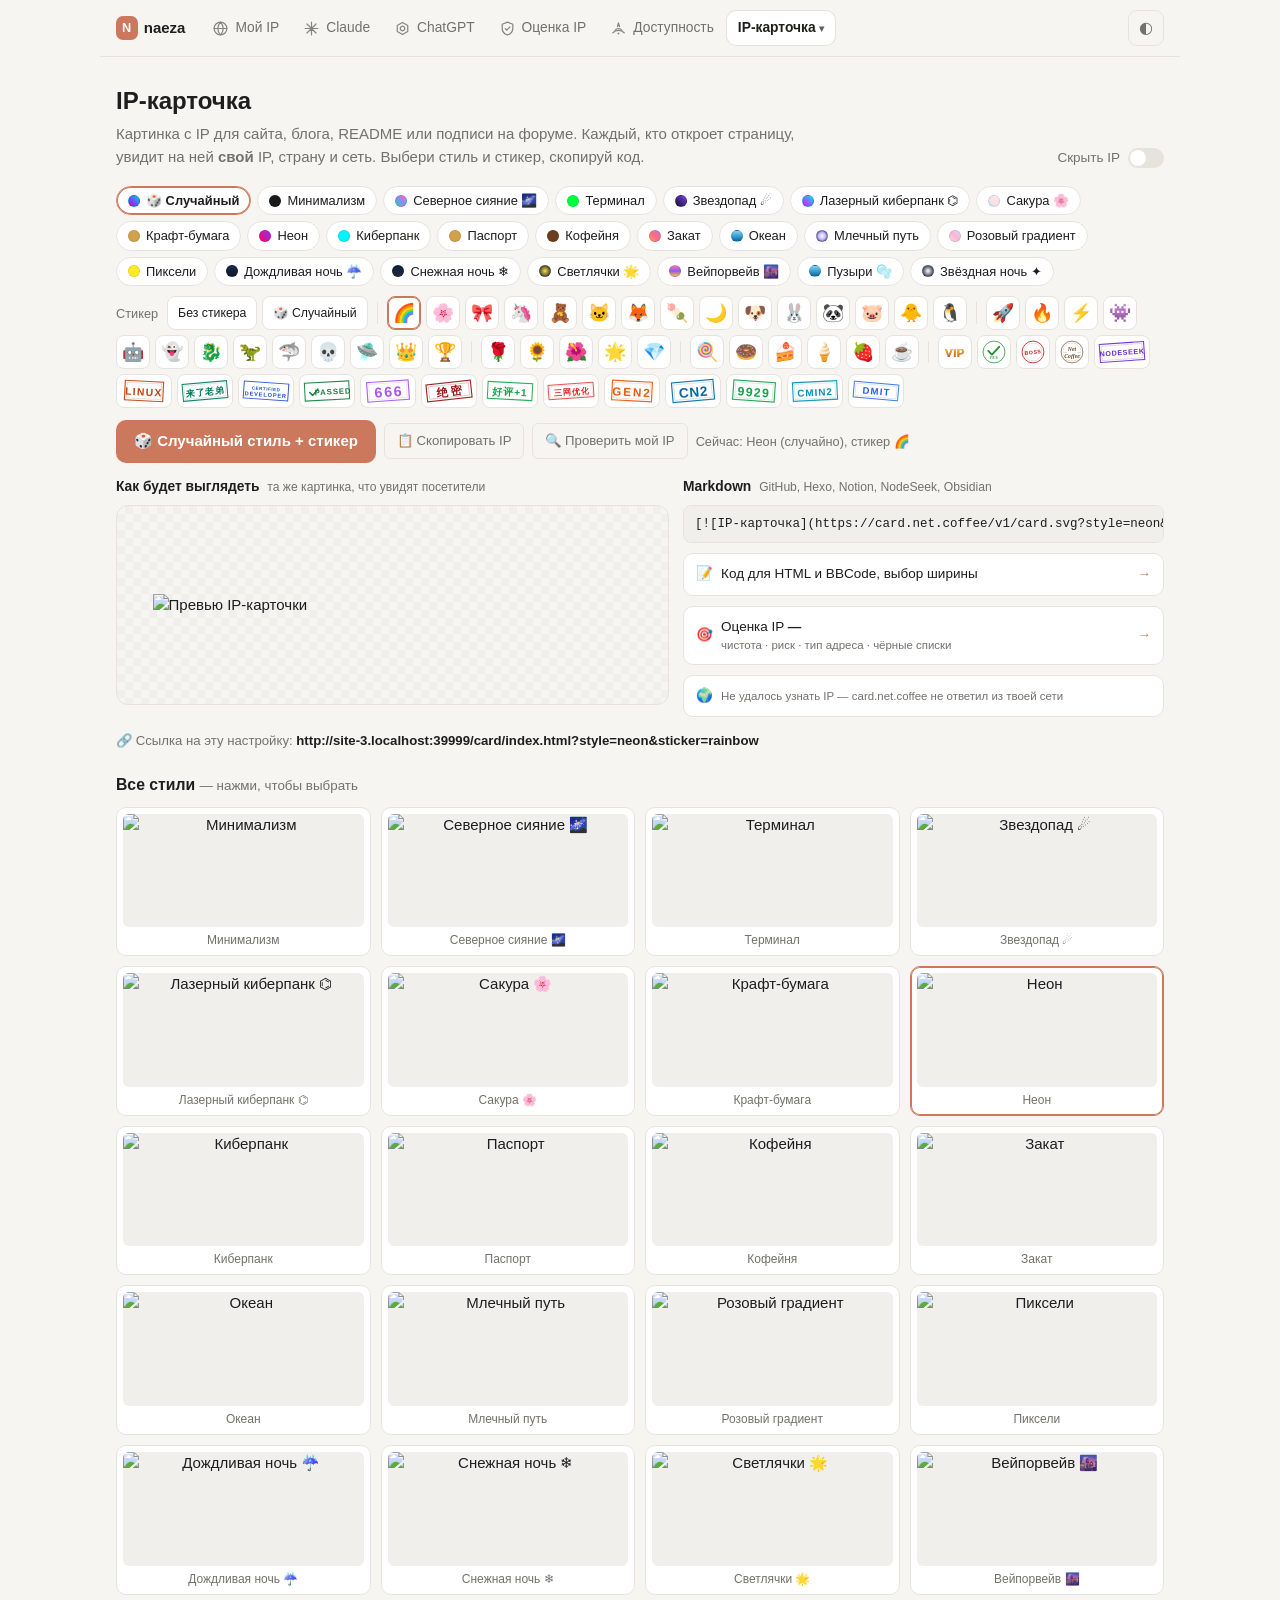
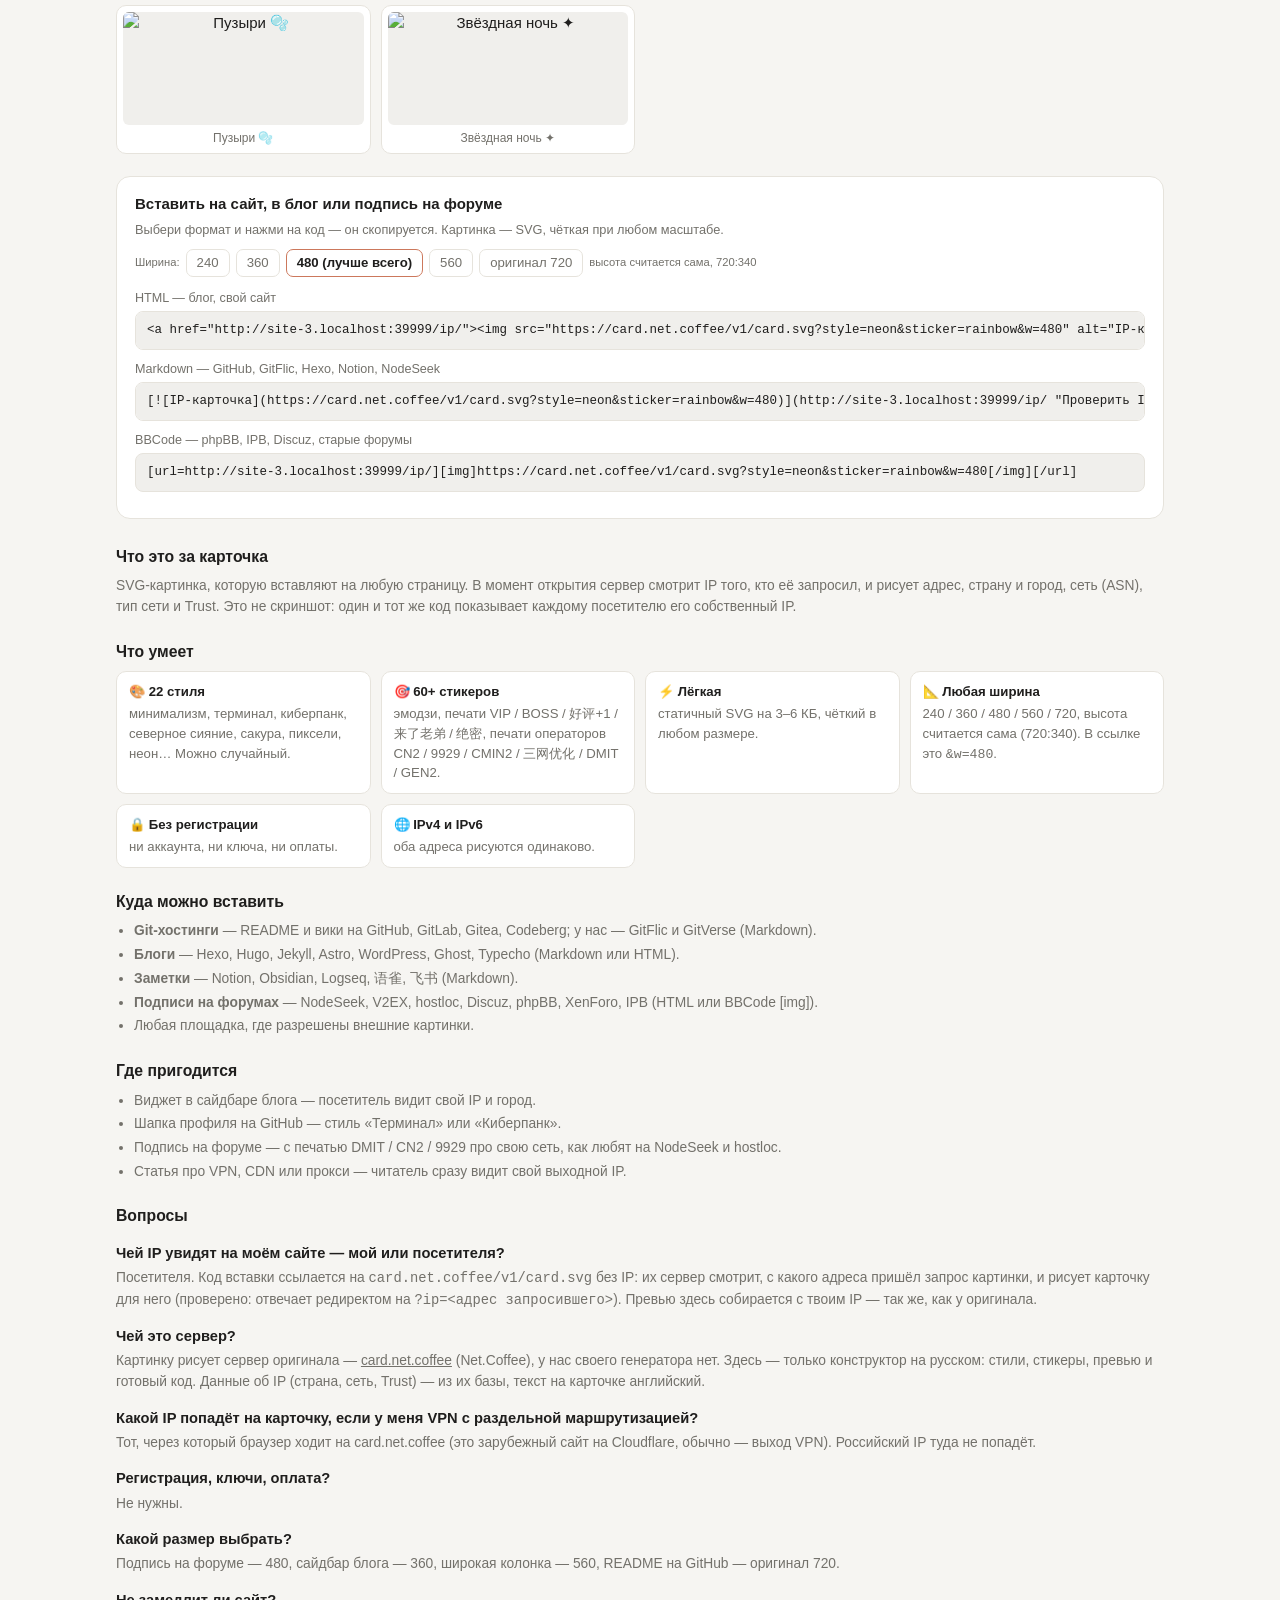
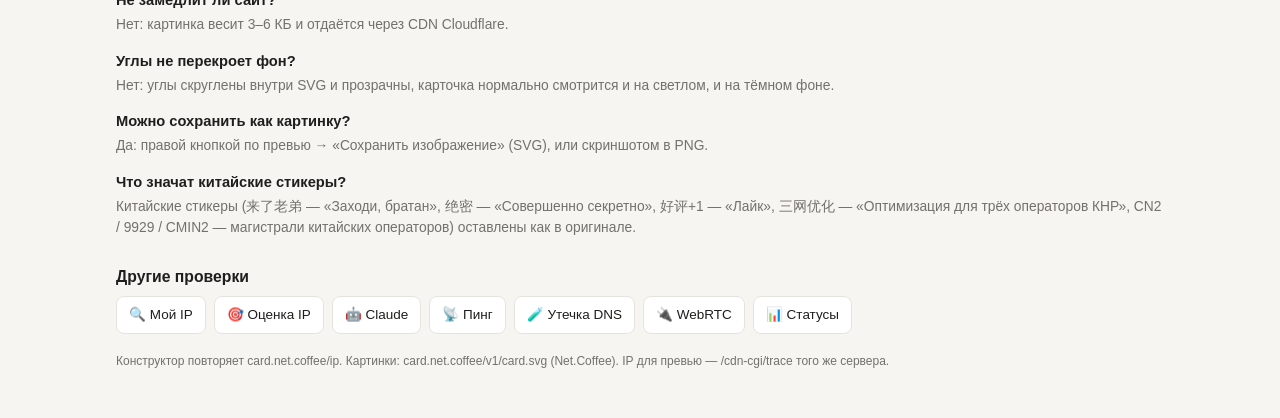
==== commit 0d11bdf9: "Доделаны все вкладки, новая шапка с иконками, новости с переводом, мобильная вёрстка, бренд naeza Co" ====
--- a/card/index.html
+++ b/card/index.html
@@ -6,7 +6,7 @@
 <meta name="robots" content="noindex, nofollow">
 <meta name="theme-color" content="#cc785c">
 <title>IP-карточка</title>
-<link rel="icon" href="data:image/svg+xml,%3Csvg xmlns='http://www.w3.org/2000/svg' viewBox='0 0 32 32'%3E%3Crect width='32' height='32' rx='8' fill='%23cc785c'/%3E%3Ctext x='16' y='22' font-size='16' text-anchor='middle' fill='white' font-family='Arial' font-weight='700'%3EIP%3C/text%3E%3C/svg%3E">
+<link rel="icon" href="data:image/svg+xml,%3Csvg xmlns='http://www.w3.org/2000/svg' viewBox='0 0 32 32'%3E%3Crect width='32' height='32' rx='8' fill='%23cc785c'/%3E%3Ctext x='16' y='22' font-size='16' text-anchor='middle' fill='white' font-family='Arial' font-weight='700'%3EN%3C/text%3E%3C/svg%3E">
 <link rel="stylesheet" href="../common/site.css">
 <script src="../common/site.js"></script>
 <style>
@@ -28,13 +28,15 @@
 .actions .btn{font-size:.88em;padding:7px 12px;text-decoration:none;display:inline-flex;align-items:center}
 .status{color:var(--muted);font-size:.85em}
 .stage{display:grid;grid-template-columns:minmax(0,1.15fr) minmax(0,1fr);gap:14px;margin-bottom:22px}
+.stage>*{min-width:0}
+.embed,.embed-row{min-width:0;max-width:100%}
 .stage-label{font-weight:600;font-size:.92em;margin-bottom:8px}
 .stage-sub{color:var(--muted);font-weight:400;font-size:.88em;margin-left:4px}
 .preview-wrap{position:relative;background:repeating-conic-gradient(var(--neutral-bg) 0 25%,transparent 0 50%) 0 0/16px 16px;border:1px solid var(--border);border-radius:12px;padding:14px;display:flex;align-items:center;justify-content:center;min-height:200px}
 .preview-wrap img{width:100%;max-width:480px;height:auto;display:block}
 .preview-wrap.loading img{opacity:.35}
 .preview-wrap.loading:after{content:"Загрузка…";position:absolute;color:var(--muted);font-size:.9em}
-.code{display:block;background:var(--neutral-bg);border:1px solid var(--border);border-radius:8px;padding:9px 11px;font:12.5px/1.45 ui-monospace,SFMono-Regular,Menlo,monospace;word-break:break-all;cursor:pointer;color:var(--text)}
+.code{display:block;max-width:100%;overflow-x:auto;white-space:pre;-webkit-overflow-scrolling:touch;background:var(--neutral-bg);border:1px solid var(--border);border-radius:8px;padding:9px 11px;font:12.5px/1.45 ui-monospace,SFMono-Regular,Menlo,monospace;cursor:pointer;color:var(--text)}
 .code:hover{border-color:var(--accent)}
 .code.copied{border-color:var(--safe);background:var(--safe-bg)}
 .side-link{display:flex;align-items:center;gap:8px;margin-top:10px;border:1px solid var(--border);background:var(--card);border-radius:10px;padding:10px 12px;text-decoration:none;color:inherit;font-size:.9em}
@@ -61,8 +63,33 @@
 .faq p{color:var(--muted);margin:0;font-size:.92em}
 #copyToast{position:fixed;left:50%;bottom:24px;transform:translateX(-50%) translateY(20px);background:var(--text);color:var(--bg);padding:8px 16px;border-radius:999px;font-size:.88em;opacity:0;pointer-events:none;transition:.2s}
 #copyToast.show{opacity:1;transform:translateX(-50%)}
-@media (max-width:860px){.stage{grid-template-columns:1fr}.gallery{grid-template-columns:repeat(3,minmax(0,1fr))}}
-@media (max-width:560px){.gallery{grid-template-columns:repeat(2,minmax(0,1fr))}.st-chip{width:30px;height:30px}.st-chip.rect{width:50px}}
+@media (max-width:860px){.stage{grid-template-columns:minmax(0,1fr)}.gallery{grid-template-columns:repeat(3,minmax(0,1fr))}}
+/* Скрыть IP: на картинках IP нарисован сервером, поэтому размываем превью и галерею */
+body.ip-masked .preview-wrap img,body.ip-masked .g-item img{filter:blur(7px)}
+.about{margin-top:26px}
+.about h2{font-size:1.05em;margin:22px 0 8px}
+.about p{color:var(--muted);margin:6px 0;font-size:.92em}
+.feat{display:grid;grid-template-columns:repeat(auto-fill,minmax(220px,1fr));gap:10px}
+.feat div{background:var(--card);border:1px solid var(--border);border-radius:10px;padding:10px 12px;font-size:.88em;color:var(--muted);min-width:0}
+.feat b{display:block;color:var(--text);margin-bottom:2px}
+.about ul{margin:6px 0;padding-left:18px;color:var(--muted);font-size:.92em}
+.about li{margin:3px 0}
+.rel{display:flex;flex-wrap:wrap;gap:8px}
+.rel a{border:1px solid var(--border);background:var(--card);border-radius:8px;padding:8px 12px;text-decoration:none;font-size:.9em}
+.rel a:hover{border-color:var(--accent)}
+@media (max-width:560px){
+  .gallery{grid-template-columns:repeat(2,minmax(0,1fr))}
+  /* стили и стикеры — лентой с прокруткой внутри, чтобы превью не уезжало на второй экран */
+  .chips,.stickers{flex-wrap:nowrap;overflow-x:auto;scrollbar-width:none;margin-right:-16px;padding-right:16px;-webkit-overflow-scrolling:touch}
+  .chips::-webkit-scrollbar,.stickers::-webkit-scrollbar{display:none}
+  .chips>*,.stickers>*{flex:0 0 auto;white-space:nowrap}
+  .chip{min-height:36px;padding:6px 12px}
+  .st-chip{width:40px;height:40px}.st-chip.rect{width:62px}.st-chip.word{min-height:40px}
+  .ew-btn{min-height:36px;padding:6px 12px}
+  .actions .btn,.actions .btn-primary{min-height:42px}
+  .actions .status{flex-basis:100%}
+  .preview-wrap{padding:8px;min-height:0}
+}
 </style>
 </head>
 <body>
@@ -89,7 +116,7 @@
       <div class="preview-wrap loading" id="previewWrap"><img id="preview" alt="Превью IP-карточки" decoding="async"></div>
     </div>
     <div>
-      <div class="stage-label">Markdown <span class="stage-sub">GitHub, Hexo, Notion, Obsidian</span></div>
+      <div class="stage-label">Markdown <span class="stage-sub">GitHub, Hexo, Notion, NodeSeek, Obsidian</span></div>
       <code class="code" data-format="md"></code>
       <a class="side-link" href="#embedBox"><span>📝</span><span>Код для HTML и BBCode, выбор ширины</span><span class="arr">→</span></a>
       <a class="side-link" id="ipScoreLink" href="../ip/" target="_blank" rel="noopener"><span>🎯</span>
@@ -111,11 +138,41 @@
       <button class="ew-btn" data-w="0">оригинал 720</button>
       <span class="small">высота считается сама, 720:340</span></div>
     <div class="embed-row"><span class="embed-label">HTML — блог, свой сайт</span><code class="code" data-format="html"></code></div>
-    <div class="embed-row"><span class="embed-label">Markdown — GitHub, Hexo, Notion</span><code class="code" data-format="md"></code></div>
-    <div class="embed-row"><span class="embed-label">BBCode — phpBB, Discuz, старые форумы</span><code class="code" data-format="bb"></code></div>
+    <div class="embed-row"><span class="embed-label">Markdown — GitHub, GitFlic, Hexo, Notion, NodeSeek</span><code class="code" data-format="md"></code></div>
+    <div class="embed-row"><span class="embed-label">BBCode — phpBB, IPB, Discuz, старые форумы</span><code class="code" data-format="bb"></code></div>
   </div>
 
+  <section class="about">
+    <h2>Что это за карточка</h2>
+    <p>SVG-картинка, которую вставляют на любую страницу. В момент открытия сервер смотрит IP того, кто её запросил, и рисует адрес, страну и город, сеть (ASN), тип сети и Trust. Это не скриншот: один и тот же код показывает каждому посетителю его собственный IP.</p>
+    <h2>Что умеет</h2>
+    <div class="feat">
+      <div><b>🎨 22 стиля</b>минимализм, терминал, киберпанк, северное сияние, сакура, пиксели, неон… Можно случайный.</div>
+      <div><b>🎯 60+ стикеров</b>эмодзи, печати VIP / BOSS / 好评+1 / 来了老弟 / 绝密, печати операторов CN2 / 9929 / CMIN2 / 三网优化 / DMIT / GEN2.</div>
+      <div><b>⚡ Лёгкая</b>статичный SVG на 3–6 КБ, чёткий в любом размере.</div>
+      <div><b>📐 Любая ширина</b>240 / 360 / 480 / 560 / 720, высота считается сама (720:340). В ссылке это <code>&amp;w=480</code>.</div>
+      <div><b>🔒 Без регистрации</b>ни аккаунта, ни ключа, ни оплаты.</div>
+      <div><b>🌐 IPv4 и IPv6</b>оба адреса рисуются одинаково.</div>
+    </div>
+    <h2>Куда можно вставить</h2>
+    <ul>
+      <li><b>Git-хостинги</b> — README и вики на GitHub, GitLab, Gitea, Codeberg; у нас — GitFlic и GitVerse (Markdown).</li>
+      <li><b>Блоги</b> — Hexo, Hugo, Jekyll, Astro, WordPress, Ghost, Typecho (Markdown или HTML).</li>
+      <li><b>Заметки</b> — Notion, Obsidian, Logseq, 语雀, 飞书 (Markdown).</li>
+      <li><b>Подписи на форумах</b> — NodeSeek, V2EX, hostloc, Discuz, phpBB, XenForo, IPB (HTML или BBCode [img]).</li>
+      <li>Любая площадка, где разрешены внешние картинки.</li>
+    </ul>
+    <h2>Где пригодится</h2>
+    <ul>
+      <li>Виджет в сайдбаре блога — посетитель видит свой IP и город.</li>
+      <li>Шапка профиля на GitHub — стиль «Терминал» или «Киберпанк».</li>
+      <li>Подпись на форуме — с печатью DMIT / CN2 / 9929 про свою сеть, как любят на NodeSeek и hostloc.</li>
+      <li>Статья про VPN, CDN или прокси — читатель сразу видит свой выходной IP.</li>
+    </ul>
+  </section>
+
   <div class="faq">
+    <h2 style="font-size:1.05em;margin:22px 0 4px">Вопросы</h2>
     <h3>Чей IP увидят на моём сайте — мой или посетителя?</h3>
     <p>Посетителя. Код вставки ссылается на <code>card.net.coffee/v1/card.svg</code> без IP: их сервер смотрит, с какого адреса пришёл запрос картинки, и рисует карточку для него (проверено: отвечает редиректом на <code>?ip=&lt;адрес запросившего&gt;</code>). Превью здесь собирается с твоим IP — так же, как у оригинала.</p>
     <h3>Чей это сервер?</h3>
@@ -123,8 +180,25 @@
     <h3>Какой IP попадёт на карточку, если у меня VPN с раздельной маршрутизацией?</h3>
     <p>Тот, через который браузер ходит на card.net.coffee (это зарубежный сайт на Cloudflare, обычно — выход VPN). Российский IP туда не попадёт.</p>
     <h3>Регистрация, ключи, оплата?</h3>
-    <p>Не нужны. Китайские стикеры (来了老弟 — «Заходи, братан», 绝密 — «Совершенно секретно», 好评+1 — «Лайк», 三网优化 — «Оптимизация для трёх операторов КНР», CN2 / 9929 / CMIN2 — магистрали китайских операторов) оставлены как в оригинале.</p>
+    <p>Не нужны.</p>
+    <h3>Какой размер выбрать?</h3>
+    <p>Подпись на форуме — 480, сайдбар блога — 360, широкая колонка — 560, README на GitHub — оригинал 720.</p>
+    <h3>Не замедлит ли сайт?</h3>
+    <p>Нет: картинка весит 3–6 КБ и отдаётся через CDN Cloudflare.</p>
+    <h3>Углы не перекроет фон?</h3>
+    <p>Нет: углы скруглены внутри SVG и прозрачны, карточка нормально смотрится и на светлом, и на тёмном фоне.</p>
+    <h3>Можно сохранить как картинку?</h3>
+    <p>Да: правой кнопкой по превью → «Сохранить изображение» (SVG), или скриншотом в PNG.</p>
+    <h3>Что значат китайские стикеры?</h3>
+    <p>Китайские стикеры (来了老弟 — «Заходи, братан», 绝密 — «Совершенно секретно», 好评+1 — «Лайк», 三网优化 — «Оптимизация для трёх операторов КНР», CN2 / 9929 / CMIN2 — магистрали китайских операторов) оставлены как в оригинале.</p>
   </div>
+  <section class="about">
+    <h2>Другие проверки</h2>
+    <div class="rel">
+      <a href="../">🔍 Мой IP</a><a href="../ip/">🎯 Оценка IP</a><a href="../claude/">🤖 Claude</a><a href="../ping/">📡 Пинг</a>
+      <a href="../dns/">🧪 Утечка DNS</a><a href="../webrtc/">🔌 WebRTC</a><a href="../status/">📊 Статусы</a>
+    </div>
+  </section>
   <div class="foot">Конструктор повторяет card.net.coffee/ip. Картинки: card.net.coffee/v1/card.svg (Net.Coffee). IP для превью — /cdn-cgi/trace того же сервера.</div>
 </div>
 <div id="copyToast">✓ Скопировано</div>
@@ -363,6 +437,12 @@
   document.querySelectorAll('.chip').forEach(c => c.classList.toggle('active', c.dataset.style === state.styleId));
   document.querySelectorAll('.g-item').forEach(c => c.classList.toggle('active', c.dataset.style === state.activeStyleId));
   document.querySelectorAll('.st-chip').forEach(c => c.classList.toggle('active', c.dataset.stickerId === state.stickerId));
+  // На мобилке ленты прокручиваются внутри — подтягиваем выбранный чип в видимую часть (без прокрутки страницы)
+  ['chips', 'stickers'].forEach(id => {
+    const box = $(id), a = box.querySelector('.active'); if (!a || box.scrollWidth <= box.clientWidth) return;
+    const br = box.getBoundingClientRect(), ar = a.getBoundingClientRect();
+    if (ar.left < br.left || ar.right > br.right) box.scrollLeft += ar.left - br.left - (br.width - ar.width) / 2;
+  });
   const nm = styleObj.name.replace(/[^\p{L}\p{N} -]/gu, '').trim();
   const sn = stk.kind === 'none' ? 'без стикера' : 'стикер ' + (stk.ch || stk.label.split(' — ')[0]);
   $('status').textContent = `Сейчас: ${nm}${state.styleId === 'random' ? ' (случайно)' : ''}, ${sn}${state.stickerId === 'random' ? ' (случайно)' : ''}`;
@@ -385,7 +465,14 @@
   if (img.dataset.lastUrl === url) return;
   img.dataset.lastUrl = url;
   wrap.classList.add('loading');
-  img.onload = img.onerror = () => wrap.classList.remove('loading');
+  let tries = 0;
+  img.onload = () => wrap.classList.remove('loading');
+  // При частых переключениях их сервер иногда не отдаёт картинку — пробуем ещё пару раз
+  img.onerror = () => {
+    if (img.dataset.lastUrl !== url) return;
+    if (++tries <= 2) setTimeout(() => { if (img.dataset.lastUrl === url) img.removeAttribute('src'); img.src = url; }, 1200 * tries);
+    else wrap.classList.remove('loading');
+  };
   img.src = url;
 }
 function absUrl(p) { return new URL(p, location.href).href; }
@@ -496,6 +583,8 @@
   } catch { $('ipInfoText').textContent = 'Данных по IP нет'; }
 }
 init();
+// Скрыть IP: текст маскирует common/site.js, картинки (IP в них нарисован сервером) — размываем
+$('ipMaskToggle').addEventListener('change', e => document.body.classList.toggle('ip-masked', e.target.checked));
 </script>
 </body>
 </html>
--- a/common/site.css
+++ b/common/site.css
@@ -65,14 +65,54 @@
 .foot{color:var(--muted);font-size:.8em;margin-top:18px}
 @media (max-width:860px){.ip-row,.grid3{grid-template-columns:1fr}.grid2{grid-template-columns:1fr}}
 
-/* ===== Меню и тема ===== */
-.nav{display:flex;align-items:center;gap:4px;flex-wrap:wrap;margin:0 0 18px;padding-bottom:10px;border-bottom:1px solid var(--border)}
-.nav a{color:var(--muted);text-decoration:none;padding:5px 9px;border-radius:8px;font-size:.92em;white-space:nowrap}
-.nav a:hover{color:var(--text);background:var(--neutral-bg)}
-.nav a.active{color:var(--text);background:var(--card);border:1px solid var(--border);font-weight:600}
-.nav .spacer{flex:1}
-.theme-btn{background:none;border:1px solid var(--border);border-radius:8px;color:var(--muted);font:inherit;font-size:.85em;padding:4px 10px;cursor:pointer}
-@media (max-width:700px){.nav{flex-wrap:nowrap;overflow-x:auto;scrollbar-width:none}.nav::-webkit-scrollbar{display:none}}
+/* ===== Шапка ===== */
+.nav{position:sticky;top:0;z-index:50;display:flex;align-items:center;gap:6px;margin:-24px -16px 18px;padding:10px 16px;
+  background:color-mix(in srgb,var(--bg) 88%,transparent);-webkit-backdrop-filter:blur(12px);backdrop-filter:blur(12px);border-bottom:1px solid var(--border)}
+.brand{display:flex;align-items:center;gap:6px;text-decoration:none;color:var(--text);font-weight:800;margin-right:10px;flex:0 0 auto}
+.brand-mark{background:var(--accent);color:#fff;border-radius:7px;padding:2px 6px;font-size:.85em;letter-spacing:.5px}
+.nav-main{display:flex;align-items:center;gap:2px;flex:1;min-width:0}
+.nav-main>a,.nav-more-btn{color:var(--muted);text-decoration:none;padding:7px 11px;border-radius:9px;font:inherit;font-size:.92em;white-space:nowrap;background:none;border:0;cursor:pointer}
+.nav-main>a:hover,.nav-more-btn:hover{color:var(--text);background:var(--neutral-bg)}
+.nav-main>a.active,.nav-more-btn.active{color:var(--text);background:var(--card);box-shadow:0 0 0 1px var(--border);font-weight:600}
+.nav-more{position:relative}
+.caret{font-size:.75em;opacity:.7}
+.nav-more-menu{display:none;position:absolute;top:calc(100% + 6px);left:0;min-width:190px;background:var(--card);border:1px solid var(--border);border-radius:12px;padding:6px;box-shadow:0 10px 30px rgba(0,0,0,.12)}
+.nav-more.open .nav-more-menu{display:grid}
+.nav-more-menu a{color:var(--text);text-decoration:none;padding:8px 10px;border-radius:8px;font-size:.92em}
+.nav-more-menu a:hover{background:var(--neutral-bg)}
+.nav-more-menu a.active{background:var(--neutral-bg);font-weight:600}
+.theme-btn{flex:0 0 auto;width:36px;height:36px;background:none;border:1px solid var(--border);border-radius:9px;color:var(--muted);font:inherit;font-size:1.05em;cursor:pointer}
+.theme-btn:hover{color:var(--text)}
+.nav-cur,.nav-burger,.nav-sheet{display:none}
+@media (max-width:760px){
+  .nav-main{display:none}
+  .nav-cur{display:block;flex:1;min-width:0;font-weight:600;white-space:nowrap;overflow:hidden;text-overflow:ellipsis}
+  .nav-burger{display:flex;flex-direction:column;justify-content:center;gap:4px;width:40px;height:36px;padding:0 10px;background:none;border:1px solid var(--border);border-radius:9px;cursor:pointer}
+  .nav-burger span{display:block;height:2px;border-radius:1px;background:var(--text);transition:.2s}
+  .sheet-open .nav-burger span:nth-child(1){transform:translateY(6px) rotate(45deg)}
+  .sheet-open .nav-burger span:nth-child(2){opacity:0}
+  .sheet-open .nav-burger span:nth-child(3){transform:translateY(-6px) rotate(-45deg)}
+  .nav-sheet{position:absolute;left:0;right:0;top:100%;grid-template-columns:repeat(3,minmax(0,1fr));gap:6px;padding:10px 16px 14px;
+    background:var(--bg);border-bottom:1px solid var(--border);box-shadow:0 14px 30px rgba(0,0,0,.15)}
+  .sheet-open .nav-sheet{display:grid}
+  .nav-sheet a{display:flex;align-items:center;justify-content:center;text-align:center;min-height:44px;padding:6px;border-radius:10px;
+    background:var(--card);border:1px solid var(--border);color:var(--text);text-decoration:none;font-size:.88em;overflow-wrap:anywhere}
+  .nav-sheet a.active{border-color:var(--accent);color:var(--accent);font-weight:600}
+}
+.ico{width:17px;height:17px;flex:0 0 auto}
+.nav-main>a,.nav-more-menu a{display:flex;align-items:center;gap:6px}
+.nav-main>a .ico{opacity:.85}
+.nav-cur{display:none;align-items:center;gap:7px}
+.nav-cur .ico{color:var(--accent)}
+@media (max-width:760px){.nav-cur{display:flex}.nav-sheet a{flex-direction:column;gap:4px}.nav-sheet .ico{width:21px;height:21px;color:var(--accent)}.nav-sheet a.active .ico{color:inherit}}
+@media (min-width:761px) and (max-width:1000px){.nav-main>a span{display:none}.nav-main>a.active span{display:inline}}
+/* ===== Мобильная страховка: ничего не раздвигает страницу ===== */
+html,body{max-width:100%;overflow-x:clip}
+.risk-value,.ip-addr,.ip-geo,.card,.tbl td{overflow-wrap:anywhere}
+img,svg,video,canvas,iframe{max-width:100%}
+pre,code{white-space:pre-wrap;overflow-wrap:anywhere}
+.tbl-wrap,.table-wrap{max-width:100%;overflow-x:auto;-webkit-overflow-scrolling:touch}
+@media (max-width:560px){.container{padding:24px 12px 40px}.nav{margin:-24px -12px 14px;padding:8px 12px}.card{padding:14px}.risk-row{gap:8px}.risk-label{flex-shrink:1}}
 /* ===== Общие элементы ===== */
 .input{flex:1;min-width:0;background:var(--card);color:var(--text);border:1px solid var(--border);border-radius:10px;padding:10px 12px;font:inherit}
 .btn-primary{background:var(--accent);color:#fff;border:0;border-radius:10px;padding:10px 18px;font:inherit;font-weight:600;cursor:pointer}
